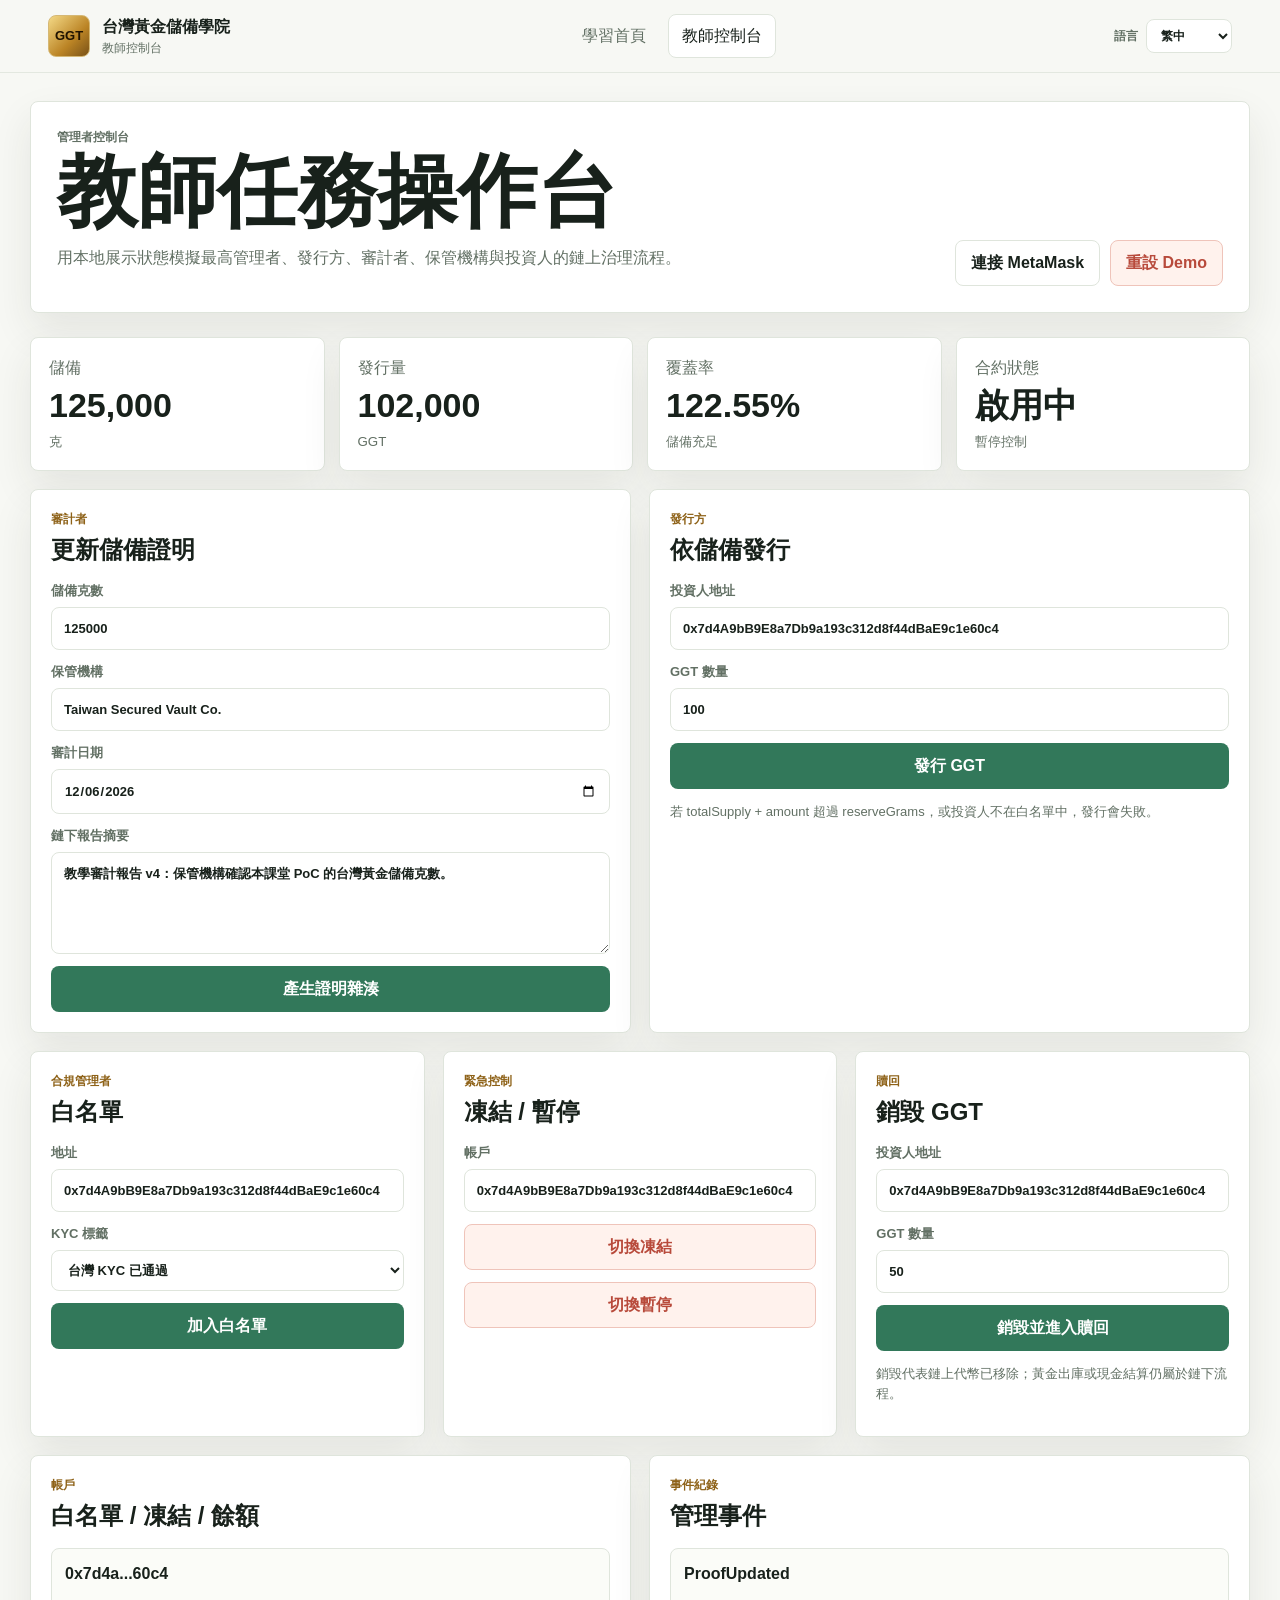
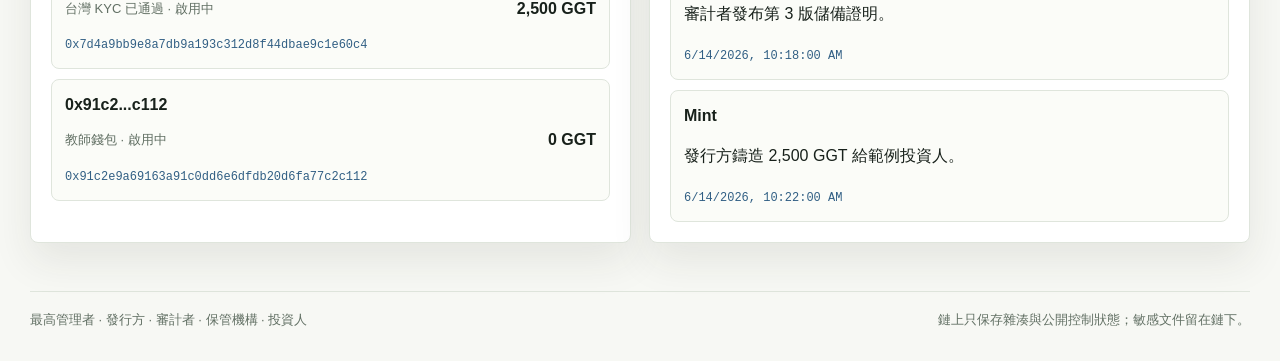
==== admin.html @ e79b3485 "init" ====
<!doctype html>
<html lang="zh-Hant">
  <head>
    <meta charset="utf-8" />
    <meta name="viewport" content="width=device-width, initial-scale=1" />
    <title>教師控制台 · 台灣黃金儲備學院</title>
    <link rel="stylesheet" href="src/css/styles.css" />
  </head>
  <body data-page="admin">
    <header class="topbar">
      <a class="brand" href="index.html" data-i18n-aria-label="brand.homeLabel" aria-label="回到台灣黃金儲備學院首頁">
        <span class="brand-mark">GGT</span>
        <span>
          <strong data-i18n="brand.name">台灣黃金儲備學院</strong>
          <small data-i18n="brand.subtitle.admin">教師控制台</small>
        </span>
      </a>
      <nav class="nav-links" aria-label="Primary">
        <a href="index.html" data-i18n="nav.learning">學習首頁</a>
        <a class="active" href="admin.html" data-i18n="nav.instructor">教師控制台</a>
      </nav>
      <label class="language-switcher">
        <span data-i18n="lang.label">語言</span>
        <select data-lang-switch aria-label="Language">
          <option value="zh" data-i18n="lang.zh">繁中</option>
          <option value="en" data-i18n="lang.en">English</option>
        </select>
      </label>
    </header>

    <main>
      <section class="console-head">
        <div>
          <p class="eyebrow" data-i18n="admin.eyebrow">管理者控制台</p>
          <h1 data-i18n="admin.title">教師任務操作台</h1>
          <p data-i18n="admin.copy">用本地展示狀態模擬最高管理者、發行方、審計者、保管機構與投資人的鏈上治理流程。</p>
        </div>
        <div class="console-actions">
          <button class="secondary-action" id="connectWalletButton" type="button" data-i18n="admin.connect">連接 MetaMask</button>
          <button class="danger-action" id="resetButton" type="button" data-i18n="admin.reset">重設 Demo</button>
        </div>
      </section>

      <section class="status-band">
        <article class="metric-card">
          <span data-i18n="admin.metric.reserve">儲備</span>
          <strong id="reserveGrams">--</strong>
          <small data-i18n="admin.metric.reserveUnit">克</small>
        </article>
        <article class="metric-card">
          <span data-i18n="admin.metric.supply">發行量</span>
          <strong id="totalSupply">--</strong>
          <small data-i18n="admin.metric.supplyUnit">GGT</small>
        </article>
        <article class="metric-card">
          <span data-i18n="admin.metric.coverage">覆蓋率</span>
          <strong id="coverageRatio">--</strong>
          <small id="coverageStatus">--</small>
        </article>
        <article class="metric-card">
          <span data-i18n="admin.metric.state">合約狀態</span>
          <strong id="pausedStatus">--</strong>
          <small data-i18n="admin.metric.pauseHint">暫停控制</small>
        </article>
      </section>

      <section class="layout-two">
        <div class="panel">
          <div class="panel-heading">
            <div>
              <p class="eyebrow" data-i18n="admin.proof.eyebrow">審計者</p>
              <h2 data-i18n="admin.proof.title">更新儲備證明</h2>
            </div>
          </div>
          <form id="proofForm" class="form-grid">
            <label>
              <span data-i18n="admin.proof.reserve">儲備克數</span>
              <input name="reserveGrams" type="number" min="0" step="1" required />
            </label>
            <label>
              <span data-i18n="admin.proof.custodian">保管機構</span>
              <input name="custodian" required />
            </label>
            <label>
              <span data-i18n="admin.proof.date">審計日期</span>
              <input name="auditDate" type="date" required />
            </label>
            <label>
              <span data-i18n="admin.proof.summary">鏈下報告摘要</span>
              <textarea name="summary" rows="4" required></textarea>
            </label>
            <button class="primary-action" type="submit" data-i18n="admin.proof.submit">產生證明雜湊</button>
          </form>
        </div>

        <div class="panel">
          <div class="panel-heading">
            <div>
              <p class="eyebrow" data-i18n="admin.mint.eyebrow">發行方</p>
              <h2 data-i18n="admin.mint.title">依儲備發行</h2>
            </div>
          </div>
          <form id="mintForm" class="form-grid">
            <label>
              <span data-i18n="admin.mint.address">投資人地址</span>
              <input name="address" placeholder="0x..." required />
            </label>
            <label>
              <span data-i18n="admin.mint.amount">GGT 數量</span>
              <input name="amount" type="number" min="1" step="1" required />
            </label>
            <button class="primary-action" type="submit" data-i18n="admin.mint.submit">發行 GGT</button>
          </form>
          <p class="hint" data-i18n="admin.mint.hint">若 totalSupply + amount 超過 reserveGrams，或投資人不在白名單中，發行會失敗。</p>
        </div>
      </section>

      <section class="layout-three">
        <div class="panel">
          <div class="panel-heading">
            <div>
              <p class="eyebrow" data-i18n="admin.whitelist.eyebrow">合規管理者</p>
              <h2 data-i18n="admin.whitelist.title">白名單</h2>
            </div>
          </div>
          <form id="whitelistForm" class="form-grid">
            <label>
              <span data-i18n="admin.whitelist.address">地址</span>
              <input name="address" placeholder="0x..." required />
            </label>
            <label>
              <span data-i18n="admin.whitelist.label">KYC 標籤</span>
              <select name="label">
                <option value="kyc.taiwanPassed" data-i18n="kyc.taiwanPassed">台灣 KYC 已通過</option>
                <option value="kyc.studentWallet" data-i18n="kyc.studentWallet">學生展示錢包</option>
                <option value="kyc.instructorWallet" data-i18n="kyc.instructorWallet">教師錢包</option>
              </select>
            </label>
            <button class="primary-action" type="submit" data-i18n="admin.whitelist.submit">加入白名單</button>
          </form>
        </div>

        <div class="panel">
          <div class="panel-heading">
            <div>
              <p class="eyebrow" data-i18n="admin.emergency.eyebrow">緊急控制</p>
              <h2 data-i18n="admin.emergency.title">凍結 / 暫停</h2>
            </div>
          </div>
          <form id="freezeForm" class="form-grid">
            <label>
              <span data-i18n="admin.emergency.account">帳戶</span>
              <input name="address" placeholder="0x..." required />
            </label>
            <button class="danger-action" type="submit" data-i18n="admin.emergency.freeze">切換凍結</button>
          </form>
          <button class="danger-action full-button" id="pauseButton" type="button" data-i18n="admin.emergency.pause">切換暫停</button>
        </div>

        <div class="panel">
          <div class="panel-heading">
            <div>
              <p class="eyebrow" data-i18n="admin.redemption.eyebrow">贖回</p>
              <h2 data-i18n="admin.redemption.title">銷毀 GGT</h2>
            </div>
          </div>
          <form id="burnForm" class="form-grid">
            <label>
              <span data-i18n="admin.redemption.address">投資人地址</span>
              <input name="address" placeholder="0x..." required />
            </label>
            <label>
              <span data-i18n="admin.redemption.amount">GGT 數量</span>
              <input name="amount" type="number" min="1" step="1" required />
            </label>
            <button class="primary-action" type="submit" data-i18n="admin.redemption.submit">銷毀並進入贖回</button>
          </form>
          <p class="hint" data-i18n="admin.redemption.hint">銷毀代表鏈上代幣已移除；黃金出庫或現金結算仍屬於鏈下流程。</p>
        </div>
      </section>

      <section class="layout-two">
        <div class="panel">
          <div class="panel-heading">
            <div>
              <p class="eyebrow" data-i18n="admin.accounts.eyebrow">帳戶</p>
              <h2 data-i18n="admin.accounts.title">白名單 / 凍結 / 餘額</h2>
            </div>
          </div>
          <div class="account-list" id="accountList"></div>
        </div>

        <div class="panel">
          <div class="panel-heading">
            <div>
              <p class="eyebrow" data-i18n="admin.events.eyebrow">事件紀錄</p>
              <h2 data-i18n="admin.events.title">管理事件</h2>
            </div>
          </div>
          <div class="event-log" id="eventLog"></div>
        </div>
      </section>
    </main>

    <footer class="footer">
      <span data-i18n="admin.footer.left">最高管理者 · 發行方 · 審計者 · 保管機構 · 投資人</span>
      <span data-i18n="admin.footer.right">鏈上只保存雜湊與公開控制狀態；敏感文件留在鏈下。</span>
    </footer>

    <script src="src/js/i18n.js"></script>
    <script src="src/js/core.js"></script>
    <script src="src/js/requests.js"></script>
    <script src="src/js/admin.js"></script>
  </body>
</html>
---- src/css/styles.css ----
:root {
  color-scheme: light;
  --bg: #f7f8f4;
  --surface: #ffffff;
  --surface-2: #f1f5f0;
  --ink: #18211b;
  --muted: #627064;
  --line: #dfe5dc;
  --gold: #c69635;
  --gold-strong: #8e6218;
  --green: #32785a;
  --red: #b84a3b;
  --blue: #315f84;
  --shadow: 0 18px 40px rgba(39, 47, 35, 0.09);
}

* {
  box-sizing: border-box;
}

body {
  margin: 0;
  min-width: 320px;
  background: var(--bg);
  color: var(--ink);
  font-family: Inter, "Noto Sans TC", "Microsoft JhengHei", Arial, sans-serif;
  line-height: 1.5;
}

a {
  color: inherit;
  text-decoration: none;
}

button,
input,
select,
textarea {
  font: inherit;
}

button {
  cursor: pointer;
}

.topbar {
  position: sticky;
  top: 0;
  z-index: 20;
  display: flex;
  align-items: center;
  justify-content: space-between;
  gap: 18px;
  padding: 14px clamp(16px, 4vw, 48px);
  border-bottom: 1px solid rgba(223, 229, 220, 0.82);
  background: rgba(247, 248, 244, 0.94);
  backdrop-filter: blur(14px);
}

.brand {
  display: inline-flex;
  align-items: center;
  gap: 12px;
  min-width: 0;
}

.brand-mark {
  display: grid;
  width: 42px;
  height: 42px;
  place-items: center;
  border: 1px solid #d5b875;
  border-radius: 8px;
  background: linear-gradient(135deg, #f4d986, #bb8425 60%, #795217);
  color: #201300;
  font-weight: 800;
  font-size: 13px;
}

.brand strong,
.brand small {
  display: block;
  white-space: nowrap;
}

.brand small {
  color: var(--muted);
  font-size: 12px;
}

.nav-links {
  display: flex;
  align-items: center;
  gap: 8px;
}

.nav-links a {
  min-width: 92px;
  padding: 9px 13px;
  border: 1px solid transparent;
  border-radius: 8px;
  color: var(--muted);
  text-align: center;
}

.nav-links a.active,
.nav-links a:hover {
  border-color: var(--line);
  background: var(--surface);
  color: var(--ink);
}

.language-switcher {
  display: inline-flex;
  align-items: center;
  gap: 8px;
  color: var(--muted);
  font-size: 12px;
  font-weight: 800;
}

.language-switcher select {
  width: auto;
  min-width: 84px;
  padding: 8px 10px;
  border-radius: 8px;
  background: var(--surface);
}

main {
  width: min(1220px, calc(100% - 32px));
  margin: 0 auto;
  padding: 28px 0 48px;
}

.hero-shell {
  display: grid;
  grid-template-columns: minmax(0, 1.05fr) minmax(320px, 0.95fr);
  gap: 28px;
  align-items: stretch;
  min-height: 430px;
  margin-bottom: 24px;
}

.hero-copy,
.hero-visual,
.panel,
.metric-card {
  border: 1px solid var(--line);
  border-radius: 8px;
  background: var(--surface);
  box-shadow: var(--shadow);
}

.hero-copy {
  display: flex;
  flex-direction: column;
  justify-content: center;
  padding: clamp(28px, 5vw, 58px);
}

.hero-copy h1,
.console-head h1 {
  margin: 0;
  font-size: clamp(42px, 7vw, 80px);
  line-height: 0.95;
  letter-spacing: 0;
}

.hero-copy p {
  max-width: 690px;
  color: var(--muted);
  font-size: 18px;
}

.eyebrow {
  margin: 0 0 8px;
  color: var(--gold-strong);
  font-size: 12px;
  font-weight: 800;
  letter-spacing: 0;
  text-transform: uppercase;
}

.hero-actions,
.console-actions {
  display: flex;
  flex-wrap: wrap;
  gap: 10px;
  margin-top: 16px;
}

.primary-action,
.secondary-action,
.danger-action {
  min-height: 42px;
  padding: 10px 15px;
  border-radius: 8px;
  border: 1px solid transparent;
  font-weight: 750;
}

.primary-action {
  background: var(--green);
  color: #fff;
}

.secondary-action {
  border-color: var(--line);
  background: var(--surface);
  color: var(--ink);
}

.danger-action {
  background: #fff2ed;
  border-color: #efc4ba;
  color: var(--red);
}

.full-button {
  width: 100%;
  margin-top: 12px;
}

.disclaimer,
.hint {
  color: var(--muted);
  font-size: 13px;
}

.hero-visual {
  display: grid;
  min-height: 340px;
  place-items: center;
  overflow: hidden;
  background: #f1f5f0;
}

.hero-visual img {
  width: min(92%, 520px);
  height: auto;
}

.status-band {
  display: grid;
  grid-template-columns: repeat(4, minmax(0, 1fr));
  gap: 14px;
  margin-bottom: 18px;
}

.metric-card {
  min-height: 132px;
  padding: 18px;
}

.metric-card span,
.metric-card small {
  display: block;
  color: var(--muted);
}

.metric-card strong {
  display: block;
  margin: 8px 0;
  overflow-wrap: anywhere;
  color: var(--ink);
  font-size: clamp(24px, 3vw, 34px);
  line-height: 1.05;
}

.layout-two,
.layout-three {
  display: grid;
  gap: 18px;
  margin-top: 18px;
}

.layout-two {
  grid-template-columns: repeat(2, minmax(0, 1fr));
}

.layout-three {
  grid-template-columns: repeat(3, minmax(0, 1fr));
}

.panel {
  min-width: 0;
  padding: 20px;
}

.panel.full {
  margin-top: 18px;
}

.panel-heading {
  display: flex;
  align-items: flex-start;
  justify-content: space-between;
  gap: 16px;
  margin-bottom: 18px;
}

.panel-heading h2 {
  margin: 0;
  font-size: 24px;
  line-height: 1.15;
}

.status-pill {
  flex: 0 0 auto;
  padding: 7px 10px;
  border-radius: 999px;
  background: #e7f4eb;
  color: var(--green);
  font-size: 12px;
  font-weight: 800;
}

.status-pill.warning {
  background: #fff2ed;
  color: var(--red);
}

.proof-box {
  padding: 14px;
  border: 1px solid var(--line);
  border-radius: 8px;
  background: var(--surface-2);
}

.proof-box span,
.proof-box code {
  display: block;
}

.proof-box span {
  margin-bottom: 6px;
  color: var(--muted);
  font-size: 12px;
  font-weight: 800;
}

.proof-box code {
  overflow-wrap: anywhere;
  color: var(--blue);
  font-size: 13px;
}

.comparison-bars {
  display: grid;
  gap: 12px;
  margin-top: 16px;
}

.comparison-bars span {
  display: block;
  margin-bottom: 6px;
  color: var(--muted);
  font-size: 13px;
}

.bar-track {
  height: 14px;
  overflow: hidden;
  border-radius: 999px;
  background: #dfe5dc;
}

.bar-track i {
  display: block;
  width: 0;
  height: 100%;
  border-radius: inherit;
  background: var(--gold);
  transition: width 200ms ease;
}

.bar-track #supplyBar {
  background: var(--blue);
}

.split-list {
  display: grid;
  grid-template-columns: repeat(2, minmax(0, 1fr));
  gap: 12px;
  margin-top: 18px;
}

.split-list div,
.journey-step,
.timeline-item,
.account-row,
.request-card,
.quiz-card,
.event-item {
  border: 1px solid var(--line);
  border-radius: 8px;
  background: #fbfcf8;
}

.split-list div {
  padding: 14px;
}

h3 {
  margin: 0 0 8px;
  font-size: 16px;
}

ul,
ol {
  margin: 0;
  padding-left: 20px;
}

li + li {
  margin-top: 6px;
}

.mission-list {
  display: grid;
  gap: 10px;
  list-style: none;
  padding-left: 0;
}

.mission-list li {
  display: grid;
  grid-template-columns: 28px 1fr;
  gap: 10px;
  align-items: start;
  padding: 12px;
  border: 1px solid var(--line);
  border-radius: 8px;
  background: #fbfcf8;
}

.mission-list i {
  display: grid;
  width: 28px;
  height: 28px;
  place-items: center;
  border-radius: 999px;
  background: #e5ebe2;
  color: var(--muted);
  font-style: normal;
  font-weight: 900;
}

.mission-list li.done i {
  background: #d9efe1;
  color: var(--green);
}

.journey {
  display: grid;
  grid-template-columns: repeat(4, minmax(0, 1fr));
  gap: 10px;
}

.journey-step {
  min-height: 92px;
  padding: 12px;
}

.journey-step strong,
.journey-step span {
  display: block;
}

.journey-step span {
  margin-top: 6px;
  color: var(--muted);
  font-size: 13px;
}

.risk-grid {
  display: grid;
  grid-template-columns: repeat(2, minmax(0, 1fr));
  gap: 10px;
  margin: 0;
}

.risk-grid div {
  padding: 12px;
  border: 1px solid var(--line);
  border-radius: 8px;
  background: #fbfcf8;
}

.risk-grid dt {
  color: var(--muted);
  font-size: 12px;
  font-weight: 800;
}

.risk-grid dd {
  margin: 4px 0 0;
  font-weight: 750;
}

.timeline,
.event-log,
.account-list,
.request-list,
.quiz {
  display: grid;
  gap: 10px;
}

.timeline-item,
.event-item,
.account-row,
.request-card,
.quiz-card {
  padding: 13px;
}

.timeline-item {
  display: grid;
  grid-template-columns: minmax(120px, 0.35fr) minmax(0, 1fr);
  gap: 14px;
}

.timeline-item code {
  overflow-wrap: anywhere;
  color: var(--blue);
  font-size: 12px;
}

.form-grid {
  display: grid;
  gap: 12px;
}

label {
  display: grid;
  gap: 6px;
  color: var(--muted);
  font-size: 13px;
  font-weight: 800;
}

input,
select,
textarea {
  width: 100%;
  border: 1px solid var(--line);
  border-radius: 8px;
  background: #fff;
  color: var(--ink);
  padding: 11px 12px;
}

textarea {
  resize: vertical;
}

.quiz-card {
  display: grid;
  gap: 10px;
}

.quiz-options {
  display: grid;
  gap: 8px;
}

.quiz-options button {
  width: 100%;
  border: 1px solid var(--line);
  border-radius: 8px;
  background: var(--surface);
  padding: 10px;
  text-align: left;
}

.quiz-options button.correct {
  border-color: #9ed0ae;
  background: #e7f4eb;
}

.quiz-options button.wrong {
  border-color: #efc4ba;
  background: #fff2ed;
}

.console-head {
  display: flex;
  align-items: end;
  justify-content: space-between;
  gap: 20px;
  margin-bottom: 24px;
  padding: 26px;
  border: 1px solid var(--line);
  border-radius: 8px;
  background: var(--surface);
  box-shadow: var(--shadow);
}

.console-head p {
  max-width: 760px;
  color: var(--muted);
}

.account-row {
  display: grid;
  grid-template-columns: minmax(0, 1fr) auto;
  gap: 12px;
  align-items: center;
}

.account-row code,
.event-item code,
.request-card code {
  overflow-wrap: anywhere;
  color: var(--blue);
  font-size: 12px;
}

.tagline {
  color: var(--muted);
  font-size: 13px;
}

.footer {
  display: flex;
  justify-content: space-between;
  gap: 16px;
  width: min(1220px, calc(100% - 32px));
  margin: 0 auto;
  padding: 18px 0 32px;
  border-top: 1px solid var(--line);
  color: var(--muted);
  font-size: 13px;
}

@media (max-width: 980px) {
  .hero-shell,
  .layout-two,
  .layout-three {
    grid-template-columns: 1fr;
  }

  .status-band,
  .journey {
    grid-template-columns: repeat(2, minmax(0, 1fr));
  }

  .console-head {
    align-items: stretch;
    flex-direction: column;
  }
}

@media (max-width: 640px) {
  .topbar,
  .footer {
    align-items: stretch;
    flex-direction: column;
  }

  .nav-links {
    width: 100%;
  }

  .language-switcher {
    width: 100%;
    justify-content: space-between;
  }

  .nav-links a {
    flex: 1;
    min-width: 0;
  }

  .hero-shell {
    min-height: auto;
  }

  .hero-copy h1,
  .console-head h1 {
    font-size: 42px;
  }

  .status-band,
  .journey,
  .risk-grid,
  .split-list,
  .timeline-item {
    grid-template-columns: 1fr;
  }
}
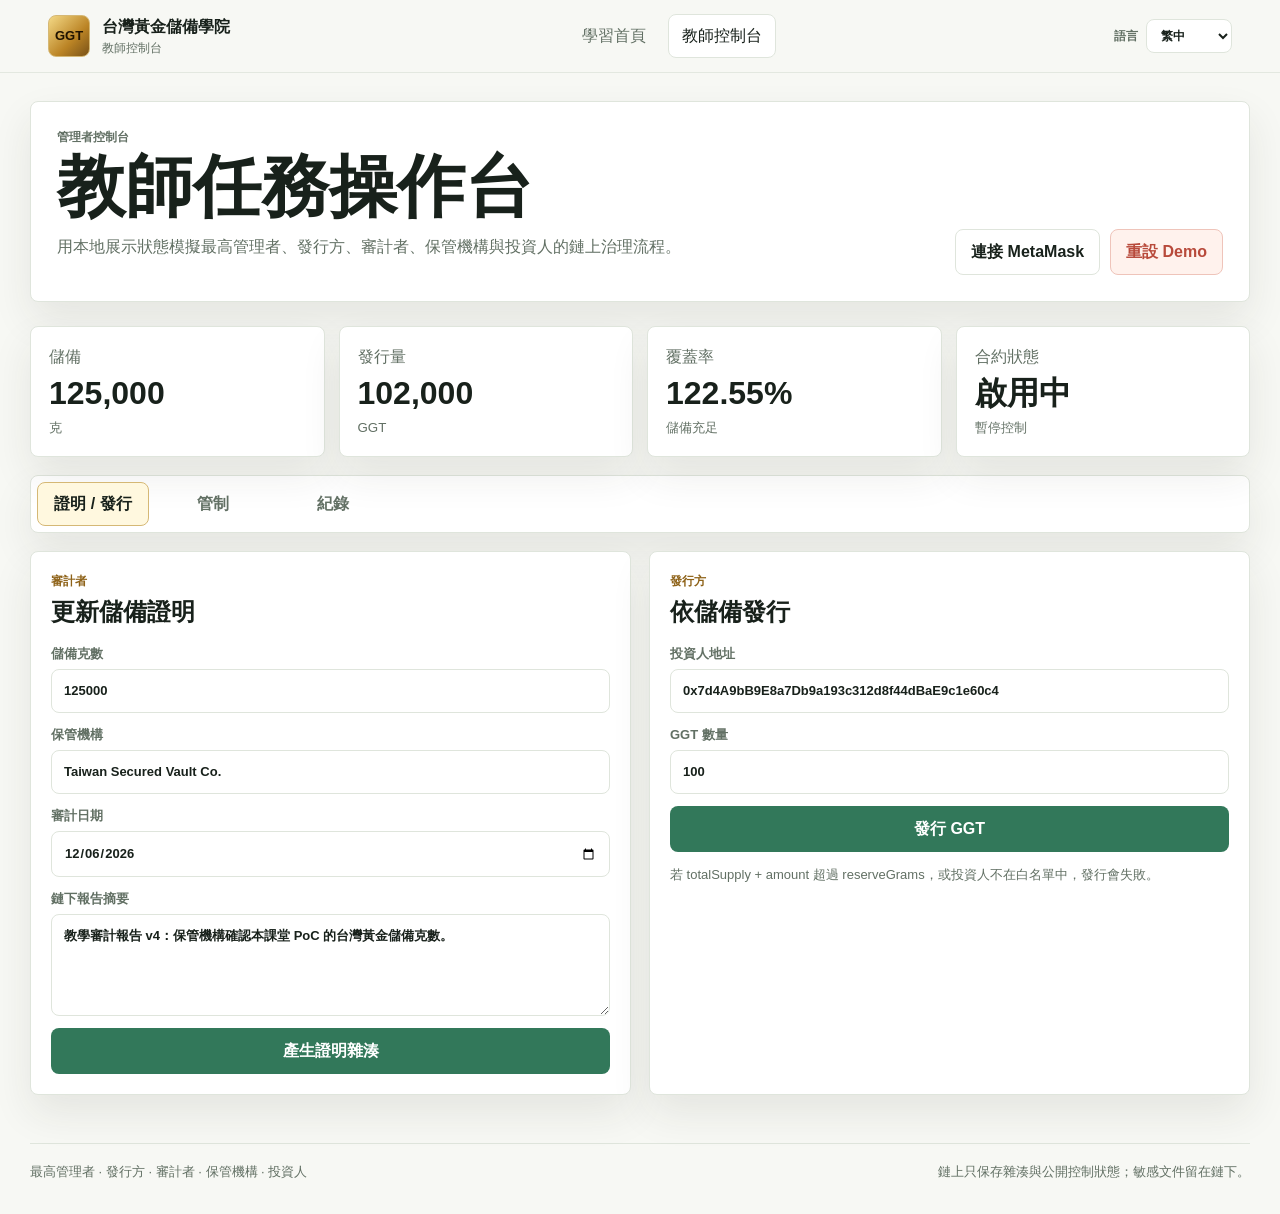
==== commit 467d6c43: "update frontend" ====
--- a/admin.html
+++ b/admin.html
@@ -64,6 +64,16 @@
         </article>
       </section>
 
+      <section class="page-tabs" aria-label="Instructor sections">
+        <div class="tab-list" role="tablist">
+          <button class="tab-button active" type="button" role="tab" data-tab-target="issue" data-i18n="tabs.issue">證明 / 發行</button>
+          <button class="tab-button" type="button" role="tab" data-tab-target="controls" data-i18n="tabs.controls">管制</button>
+          <button class="tab-button" type="button" role="tab" data-tab-target="records" data-i18n="tabs.records">紀錄</button>
+        </div>
+      </section>
+
+      <div class="tab-panels">
+        <section class="tab-panel active" data-tab-panel="issue" role="tabpanel">
       <section class="layout-two">
         <div class="panel">
           <div class="panel-heading">
@@ -114,7 +124,9 @@
           <p class="hint" data-i18n="admin.mint.hint">若 totalSupply + amount 超過 reserveGrams，或投資人不在白名單中，發行會失敗。</p>
         </div>
       </section>
-
+        </section>
+
+        <section class="tab-panel" data-tab-panel="controls" role="tabpanel" hidden>
       <section class="layout-three">
         <div class="panel">
           <div class="panel-heading">
@@ -178,7 +190,9 @@
           <p class="hint" data-i18n="admin.redemption.hint">銷毀代表鏈上代幣已移除；黃金出庫或現金結算仍屬於鏈下流程。</p>
         </div>
       </section>
-
+        </section>
+
+        <section class="tab-panel" data-tab-panel="records" role="tabpanel" hidden>
       <section class="layout-two">
         <div class="panel">
           <div class="panel-heading">
@@ -200,6 +214,8 @@
           <div class="event-log" id="eventLog"></div>
         </div>
       </section>
+        </section>
+      </div>
     </main>
 
     <footer class="footer">
--- a/src/css/styles.css
+++ b/src/css/styles.css
@@ -138,7 +138,7 @@
   grid-template-columns: minmax(0, 1.05fr) minmax(320px, 0.95fr);
   gap: 28px;
   align-items: stretch;
-  min-height: 430px;
+  min-height: 360px;
   margin-bottom: 24px;
 }
 
@@ -156,13 +156,13 @@
   display: flex;
   flex-direction: column;
   justify-content: center;
-  padding: clamp(28px, 5vw, 58px);
+  padding: clamp(24px, 4vw, 46px);
 }
 
 .hero-copy h1,
 .console-head h1 {
   margin: 0;
-  font-size: clamp(42px, 7vw, 80px);
+  font-size: clamp(40px, 5.5vw, 68px);
   line-height: 0.95;
   letter-spacing: 0;
 }
@@ -170,7 +170,7 @@
 .hero-copy p {
   max-width: 690px;
   color: var(--muted);
-  font-size: 18px;
+  font-size: 16px;
 }
 
 .eyebrow {
@@ -249,7 +249,7 @@
 }
 
 .metric-card {
-  min-height: 132px;
+  min-height: 112px;
   padding: 18px;
 }
 
@@ -264,8 +264,58 @@
   margin: 8px 0;
   overflow-wrap: anywhere;
   color: var(--ink);
-  font-size: clamp(24px, 3vw, 34px);
+  font-size: clamp(24px, 2.6vw, 32px);
   line-height: 1.05;
+}
+
+.page-tabs {
+  margin: 18px 0;
+}
+
+.tab-list {
+  display: flex;
+  gap: 8px;
+  overflow-x: auto;
+  padding: 6px;
+  border: 1px solid var(--line);
+  border-radius: 8px;
+  background: var(--surface);
+  box-shadow: var(--shadow);
+  scrollbar-width: thin;
+}
+
+.tab-button {
+  flex: 0 0 auto;
+  min-width: 112px;
+  min-height: 40px;
+  padding: 9px 14px;
+  border: 1px solid transparent;
+  border-radius: 8px;
+  background: transparent;
+  color: var(--muted);
+  font-weight: 800;
+  text-align: center;
+}
+
+.tab-button:hover,
+.tab-button.active {
+  border-color: #d5b875;
+  background: #fff8df;
+  color: var(--ink);
+}
+
+.tab-panels {
+  min-height: 360px;
+}
+
+.tab-panel[hidden] {
+  display: none;
+}
+
+.tab-panel > .layout-two,
+.tab-panel > .layout-three,
+.tab-panel > .panel.full {
+  margin-top: 0;
 }
 
 .layout-two,
